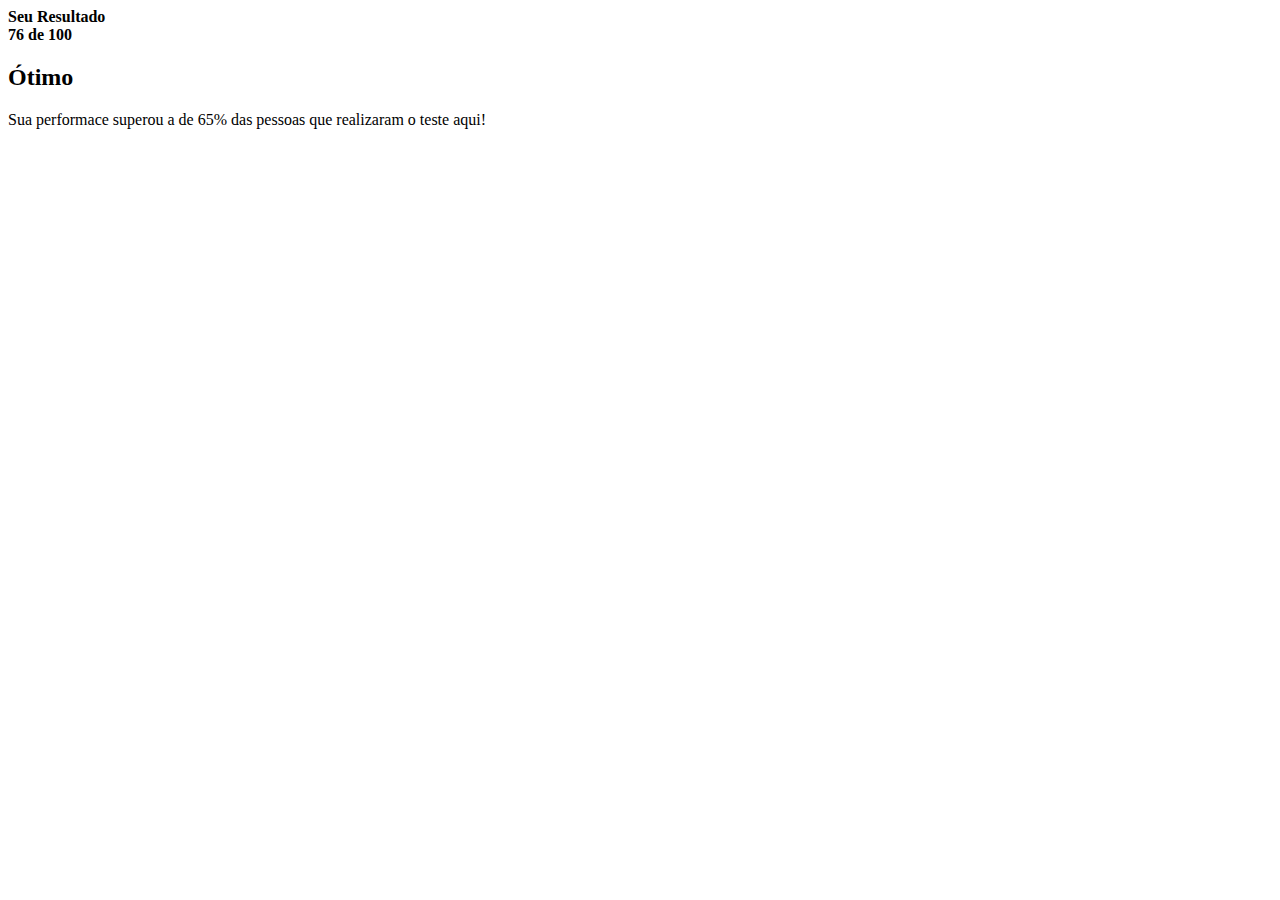
==== images/index.html @ eae708c4 "feat: created index.html and first section of content" ====
<!DOCTYPE html>
<html lang="pt-BR">
<head>
    <meta charset="UTF-8">
    <meta name="viewport" content="width=device-width, initial-scale=1.0">
    <title>Resultados</title>
</head>
<body>
    <main>
        <section class="resultado">
            <strong>Seu Resultado</strong>
            
            <div>
              <strong>76</strong>  
              <strong>de 100</strong>
            </div>


            <h2>Ótimo</h2>
            <p>Sua performace superou a de 65% das pessoas que realizaram o teste aqui!</p>
        </section>

        <section class="resumo">

        </section>
    </main>
</body>
</html>
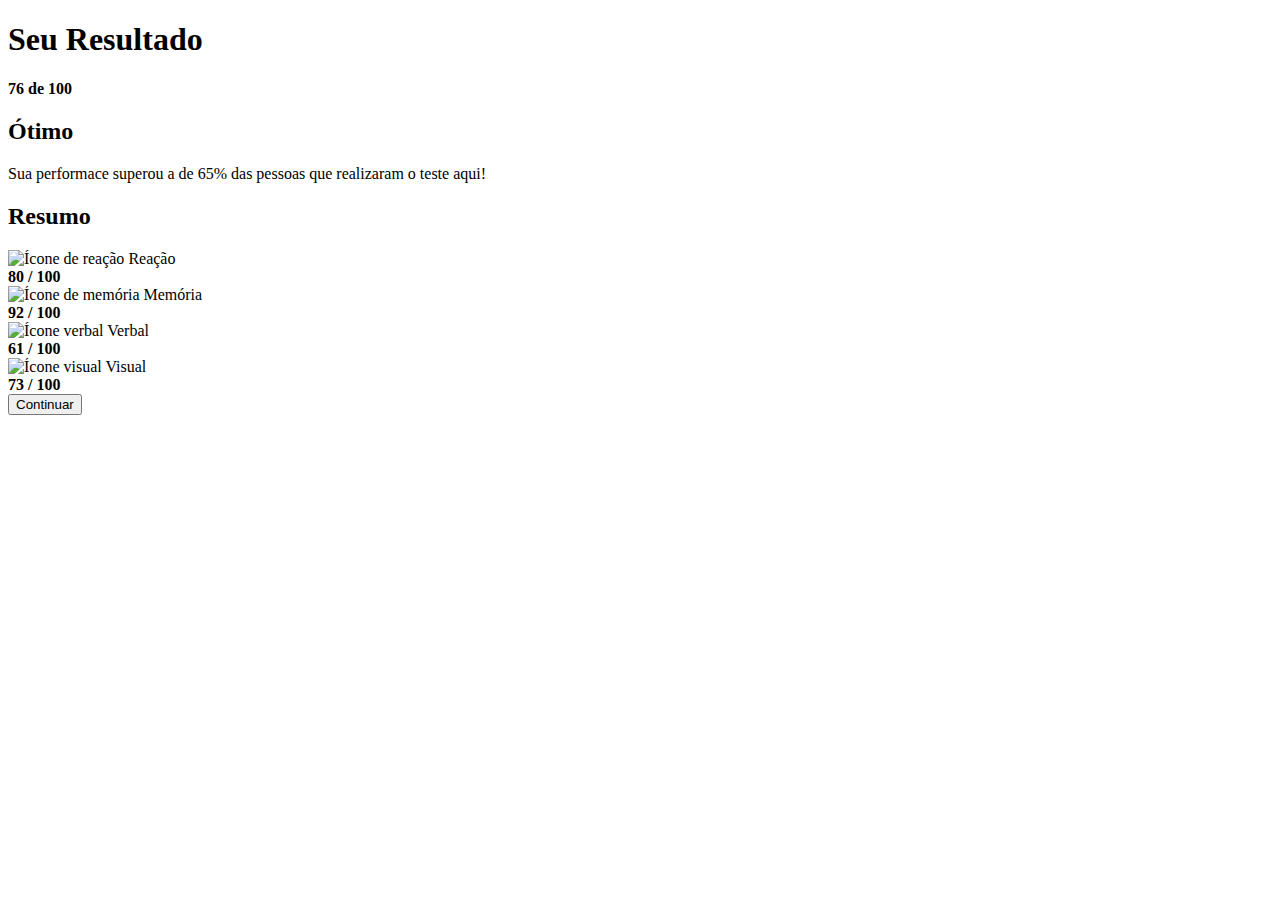
==== commit 2cb70cc1: "feat: created the second section e HTML finished" ====
--- a/images/index.html
+++ b/images/index.html
@@ -8,8 +8,8 @@
 <body>
     <main>
         <section class="resultado">
-            <strong>Seu Resultado</strong>
-            
+            <h1>Seu Resultado</h1>
+
             <div>
               <strong>76</strong>  
               <strong>de 100</strong>
@@ -21,6 +21,41 @@
         </section>
 
         <section class="resumo">
+            <h2>Resumo</h2>
+             <div>
+                <div>
+                    <img src="./icon-reaction.svg" alt="Ícone de reação">
+                <span>Reação</span>
+                </div>
+                
+                <strong>80 / 100</strong>
+             </div>
+             <div>
+                <div>
+                    <img src="./icon-memory.svg" alt="Ícone de memória">
+                <span>Memória</span>
+                </div>
+                
+                <strong>92 / 100</strong>
+             </div>
+             <div>
+                <div>
+                    <img src="./icon-verbal.svg" alt="Ícone verbal">
+                <span>Verbal</span>
+                </div>
+                
+                <strong>61 / 100</strong>
+             </div>
+             <div>
+                <div>
+                    <img src="./icon-visual.svg" alt="Ícone visual">
+                <span>Visual</span>
+                </div>
+                
+                <strong>73 / 100</strong>
+             </div>
+
+             <button>Continuar</button>
 
         </section>
     </main>
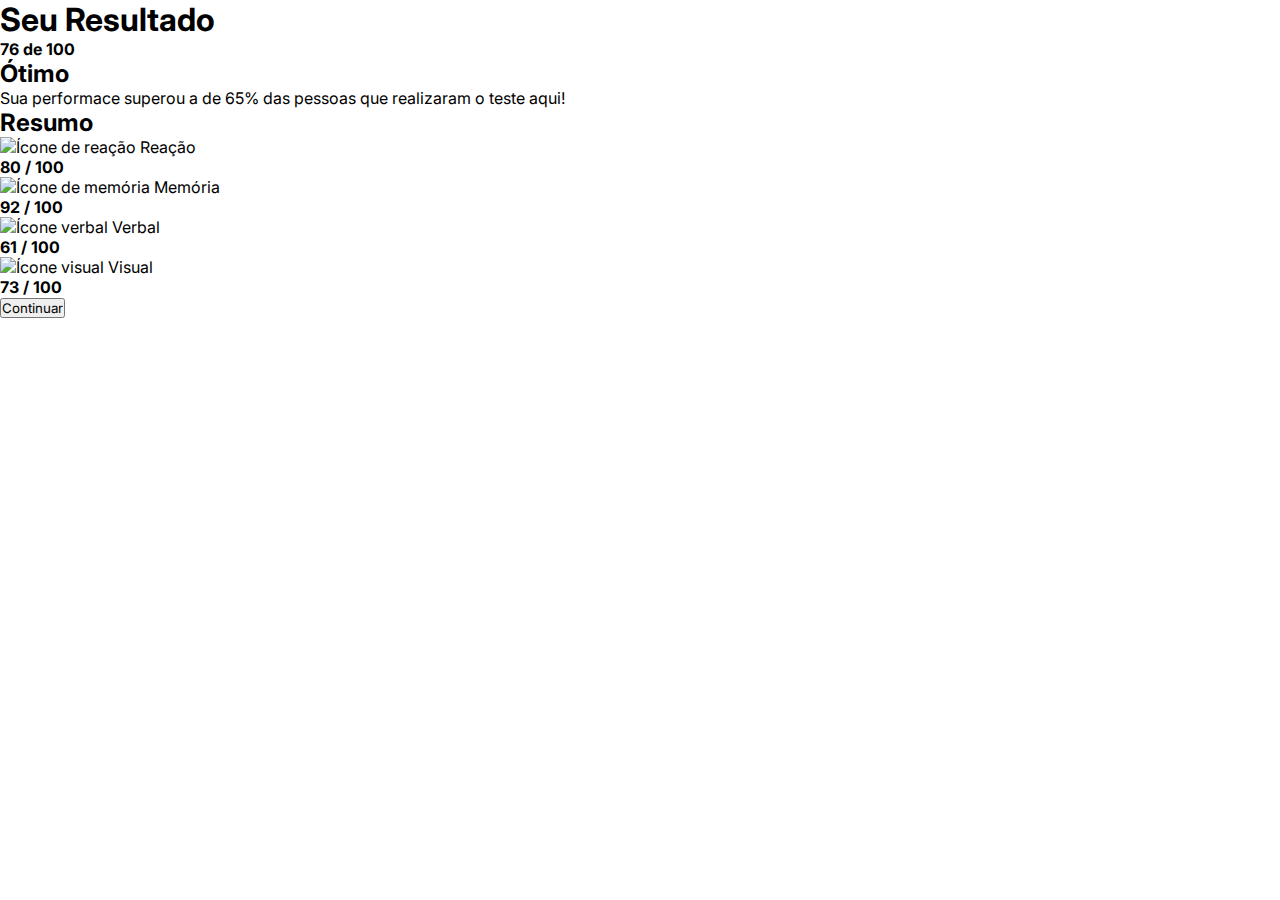
==== commit 018586fb: "style: add reset and main font" ====
--- a/images/index.html
+++ b/images/index.html
@@ -3,6 +3,10 @@
 <head>
     <meta charset="UTF-8">
     <meta name="viewport" content="width=device-width, initial-scale=1.0">
+    <link rel="stylesheet" href="style.css">
+    <link rel="preconnect" href="https://fonts.googleapis.com">
+    <link rel="preconnect" href="https://fonts.gstatic.com" crossorigin>
+    <link href="https://fonts.googleapis.com/css2?family=Inter:wght@100..900&family=Overpass:ital,wght@0,100..900;1,100..900&display=swap" rel="stylesheet">
     <title>Resultados</title>
 </head>
 <body>
--- a/images/style.css
+++ b/images/style.css
@@ -0,0 +1,9 @@
+*{
+    margin: 0;
+
+    padding: 0;
+
+    box-sizing: border-box;
+
+    font-family: "Inter", sans-serif;
+}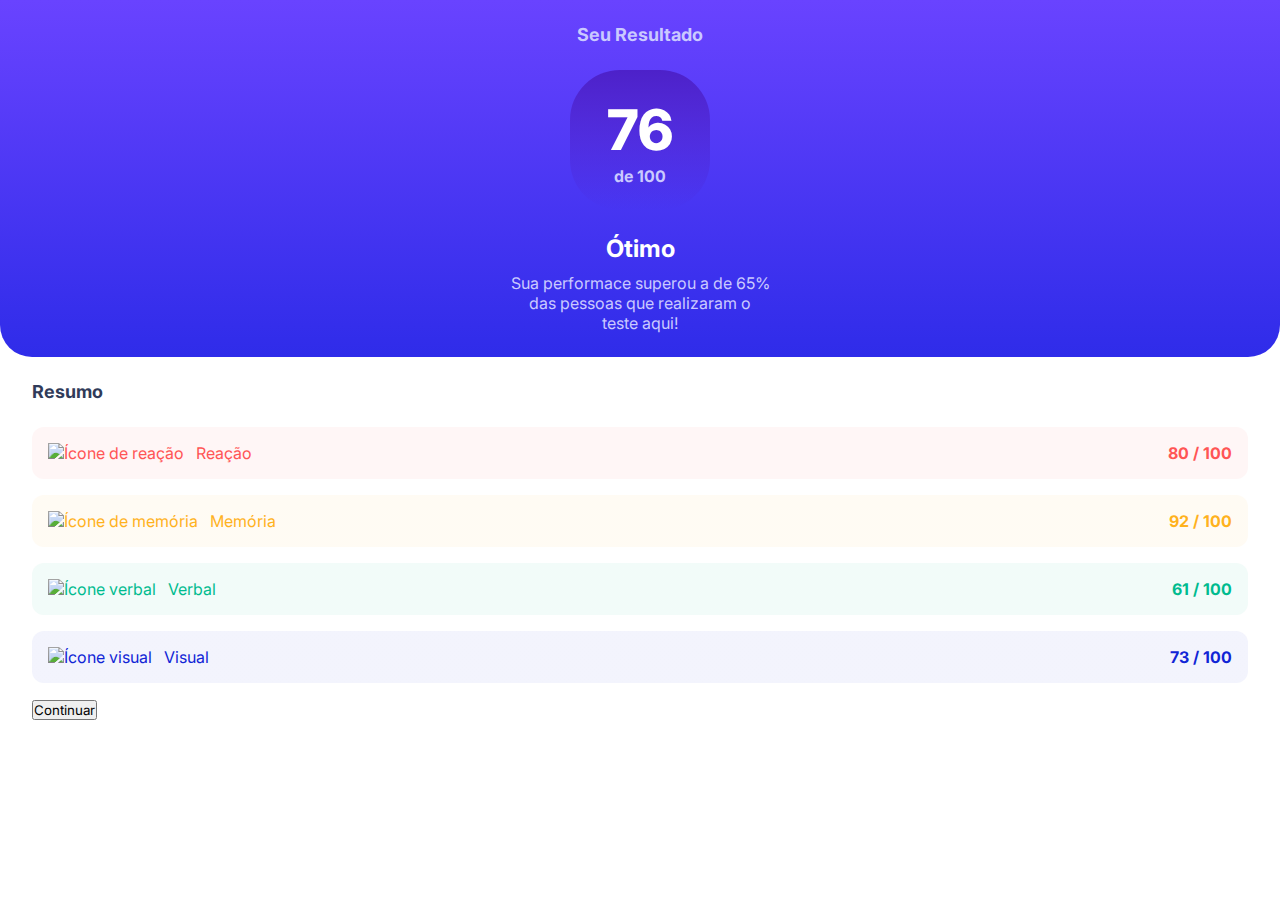
==== commit 5596e514: "style: add more color variables and styles for second section" ====
--- a/images/index.html
+++ b/images/index.html
@@ -26,7 +26,7 @@
 
         <section class="resumo">
             <h2>Resumo</h2>
-             <div>
+             <div class="resumo_reacao">
                 <div>
                     <img src="./icon-reaction.svg" alt="Ícone de reação">
                 <span>Reação</span>
@@ -34,7 +34,7 @@
                 
                 <strong>80 / 100</strong>
              </div>
-             <div>
+             <div class="resumo_memoria">
                 <div>
                     <img src="./icon-memory.svg" alt="Ícone de memória">
                 <span>Memória</span>
@@ -42,7 +42,7 @@
                 
                 <strong>92 / 100</strong>
              </div>
-             <div>
+             <div class="resumo_verbal">
                 <div>
                     <img src="./icon-verbal.svg" alt="Ícone verbal">
                 <span>Verbal</span>
@@ -50,7 +50,7 @@
                 
                 <strong>61 / 100</strong>
              </div>
-             <div>
+             <div class="resumo_visual">
                 <div>
                     <img src="./icon-visual.svg" alt="Ícone visual">
                 <span>Visual</span>
--- a/images/style.css
+++ b/images/style.css
@@ -1,9 +1,116 @@
 *{
     margin: 0;
+    padding: 0;
+    box-sizing: border-box;
+    font-family: "Inter", sans-serif;
+}
 
-    padding: 0;
+:root {
+    font-size: 62.5%;
+    --resultado-bg: linear-gradient(180deg, #75F  0%, #6943FF 0.01%, #2F2CE9 100%);
+    --media-bg: linear-gradient(180deg, #4D21C9 0%, rgba(37, 33, 201, 0.00) 100%, rgba(37, 33, 201, 0.00) 100%);
+    --white: #FFF;
+    --light-blue: #CAC9FF;
+    --dark-navy: #303B59;
+    --resumo-div-bg: linear-gradient(0deg, rgba(255, 255, 255, 0.95) 0%,  rgba(255, 255, 255, 0.95) 100%);
+    --reacao-bg: #FF5555;
+    --memoria-bg: #FFB21E;
+    --verbal-bg: #00BB8F;
+    --visual-bg: #1125D6;
+}
 
-    box-sizing: border-box;
+body{
+    font-size: 1.6rem;
+}
 
-    font-family: "Inter", sans-serif;
+.resultado{
+    padding-block: 2.4rem;
+    background: var(--resultado-bg);
+    text-align: center;
+    color: var(--white);
+    border-radius: 0 0 3.2rem 3.2rem;
+}
+
+.resultado h1{
+    font-size: 1.8rem;
+    color: var(--light-blue);
+    margin-bottom: 2.5rem;
+}
+
+.resultado div{
+    width: 14rem;
+    height: 14rem;
+    background: var(--media-bg);
+    margin-inline: auto;
+    border-radius: 50px;
+    display: flex;
+    flex-direction: column;
+    justify-content: center;
+    margin-bottom: 2.4rem;
+}
+
+.resultado div strong:nth-of-type(1){
+    font-size: 5.6rem;
+    font-weight: 800;
+    line-height: 7.2rem;
+}
+
+.resultado div strong:nth-of-type(2){
+    color: var(--light-blue);
+}
+
+.resultado h2{
+    font-size: 2.4rem;
+    margin-bottom: 1rem;
+}
+
+.resultado p{
+    max-width: 26rem;
+    margin-inline: auto;
+    color: var(--light-blue);
+}
+
+.resumo{
+    padding: 2.4rem 3.2rem;
+}
+
+.resumo h2{
+    color: var(--dark-navy);
+    font-size: 1.8rem;
+    margin-bottom: 2.5rem;
+}
+
+.resumo > div{
+    display: flex;
+    justify-content: space-between;
+    align-items: center;
+    padding: 1.6rem;
+    border-radius: 1.2rem;
+    margin-bottom: 1.6rem;
+}
+
+.resumo > div div {
+    display: flex;
+    align-items: center;
+    gap: 1.2rem;
+}
+
+.resumo_reacao{
+background: var(--reacao-bg) var(--resumo-div-bg);
+color: var(--reacao-bg);
+}
+
+.resumo_memoria {
+    background: var(--memoria-bg) var(--resumo-div-bg);
+    color: var(--memoria-bg);
+}
+
+.resumo_verbal {
+    background: var(--verbal-bg) var(--resumo-div-bg);
+    color: var(--verbal-bg);
+}
+
+.resumo_visual{
+    background: var(--visual-bg) var(--resumo-div-bg);
+    color: var(--visual-bg);
 }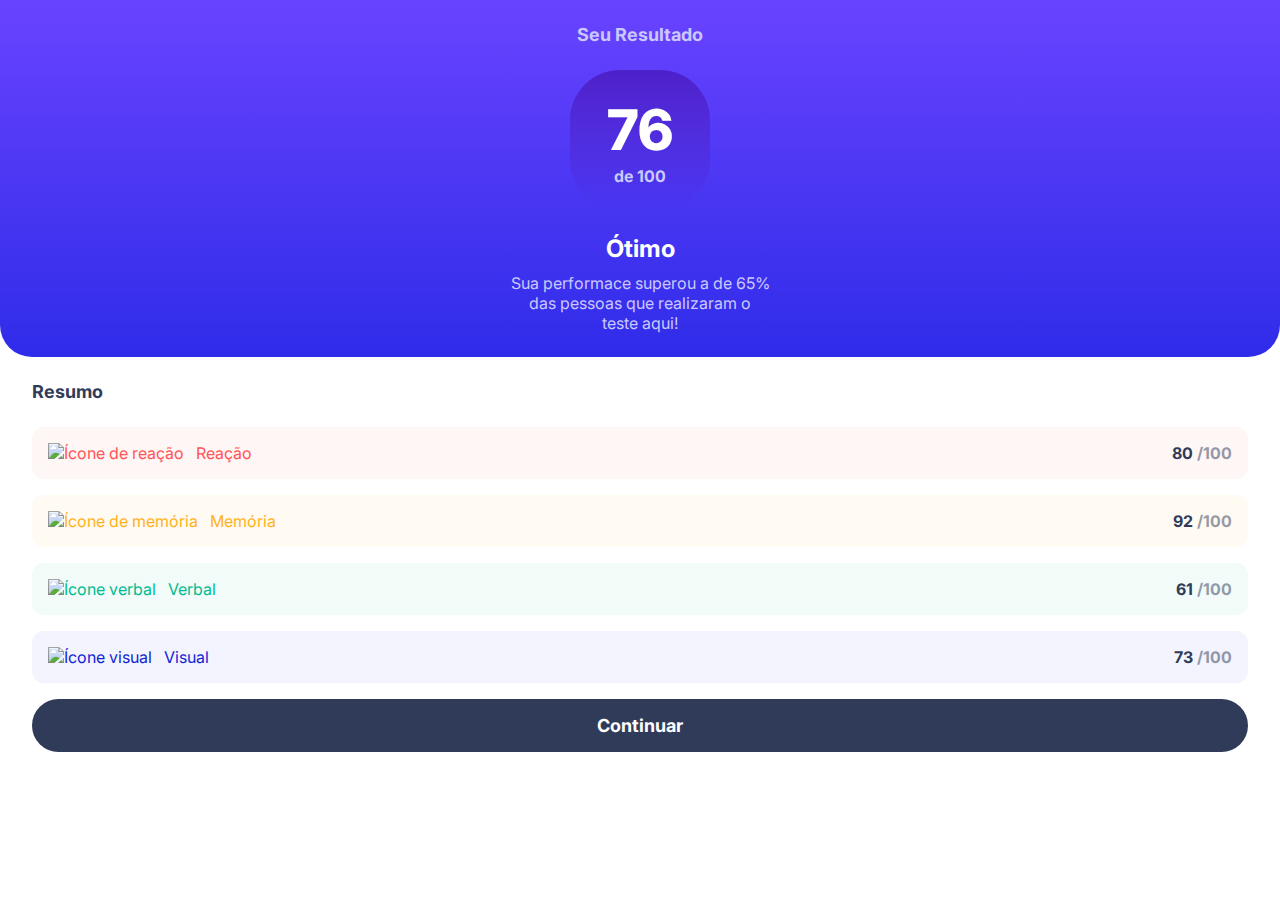
==== commit 05a647fe: "style: finished mobile design" ====
--- a/images/index.html
+++ b/images/index.html
@@ -32,7 +32,7 @@
                 <span>Reação</span>
                 </div>
                 
-                <strong>80 / 100</strong>
+                <strong>80 <span>/100</span></strong>
              </div>
              <div class="resumo_memoria">
                 <div>
@@ -40,7 +40,7 @@
                 <span>Memória</span>
                 </div>
                 
-                <strong>92 / 100</strong>
+                <strong>92 <span>/100</span></strong>
              </div>
              <div class="resumo_verbal">
                 <div>
@@ -48,7 +48,7 @@
                 <span>Verbal</span>
                 </div>
                 
-                <strong>61 / 100</strong>
+                <strong>61 <span>/100</span></strong>
              </div>
              <div class="resumo_visual">
                 <div>
@@ -56,7 +56,7 @@
                 <span>Visual</span>
                 </div>
                 
-                <strong>73 / 100</strong>
+                <strong>73 <span>/100</span></strong>
              </div>
 
              <button>Continuar</button>
--- a/images/style.css
+++ b/images/style.css
@@ -95,6 +95,14 @@
     gap: 1.2rem;
 }
 
+.resumo > div strong {
+    color: var(--dark-navy);
+}
+
+.resumo > div strong span {
+    opacity: 0.5;
+}
+
 .resumo_reacao{
 background: var(--reacao-bg) var(--resumo-div-bg);
 color: var(--reacao-bg);
@@ -113,4 +121,16 @@
 .resumo_visual{
     background: var(--visual-bg) var(--resumo-div-bg);
     color: var(--visual-bg);
+}
+
+.resumo button {
+   margin-top: o.8rem; 
+   width: 100%;
+   border: none;
+   background: var(--dark-navy);
+   color: var(--white);
+   padding-block: 1.6rem;
+   border-radius: 12.8rem;
+   font-size: 1.8rem;
+   font-weight: 700;
 }